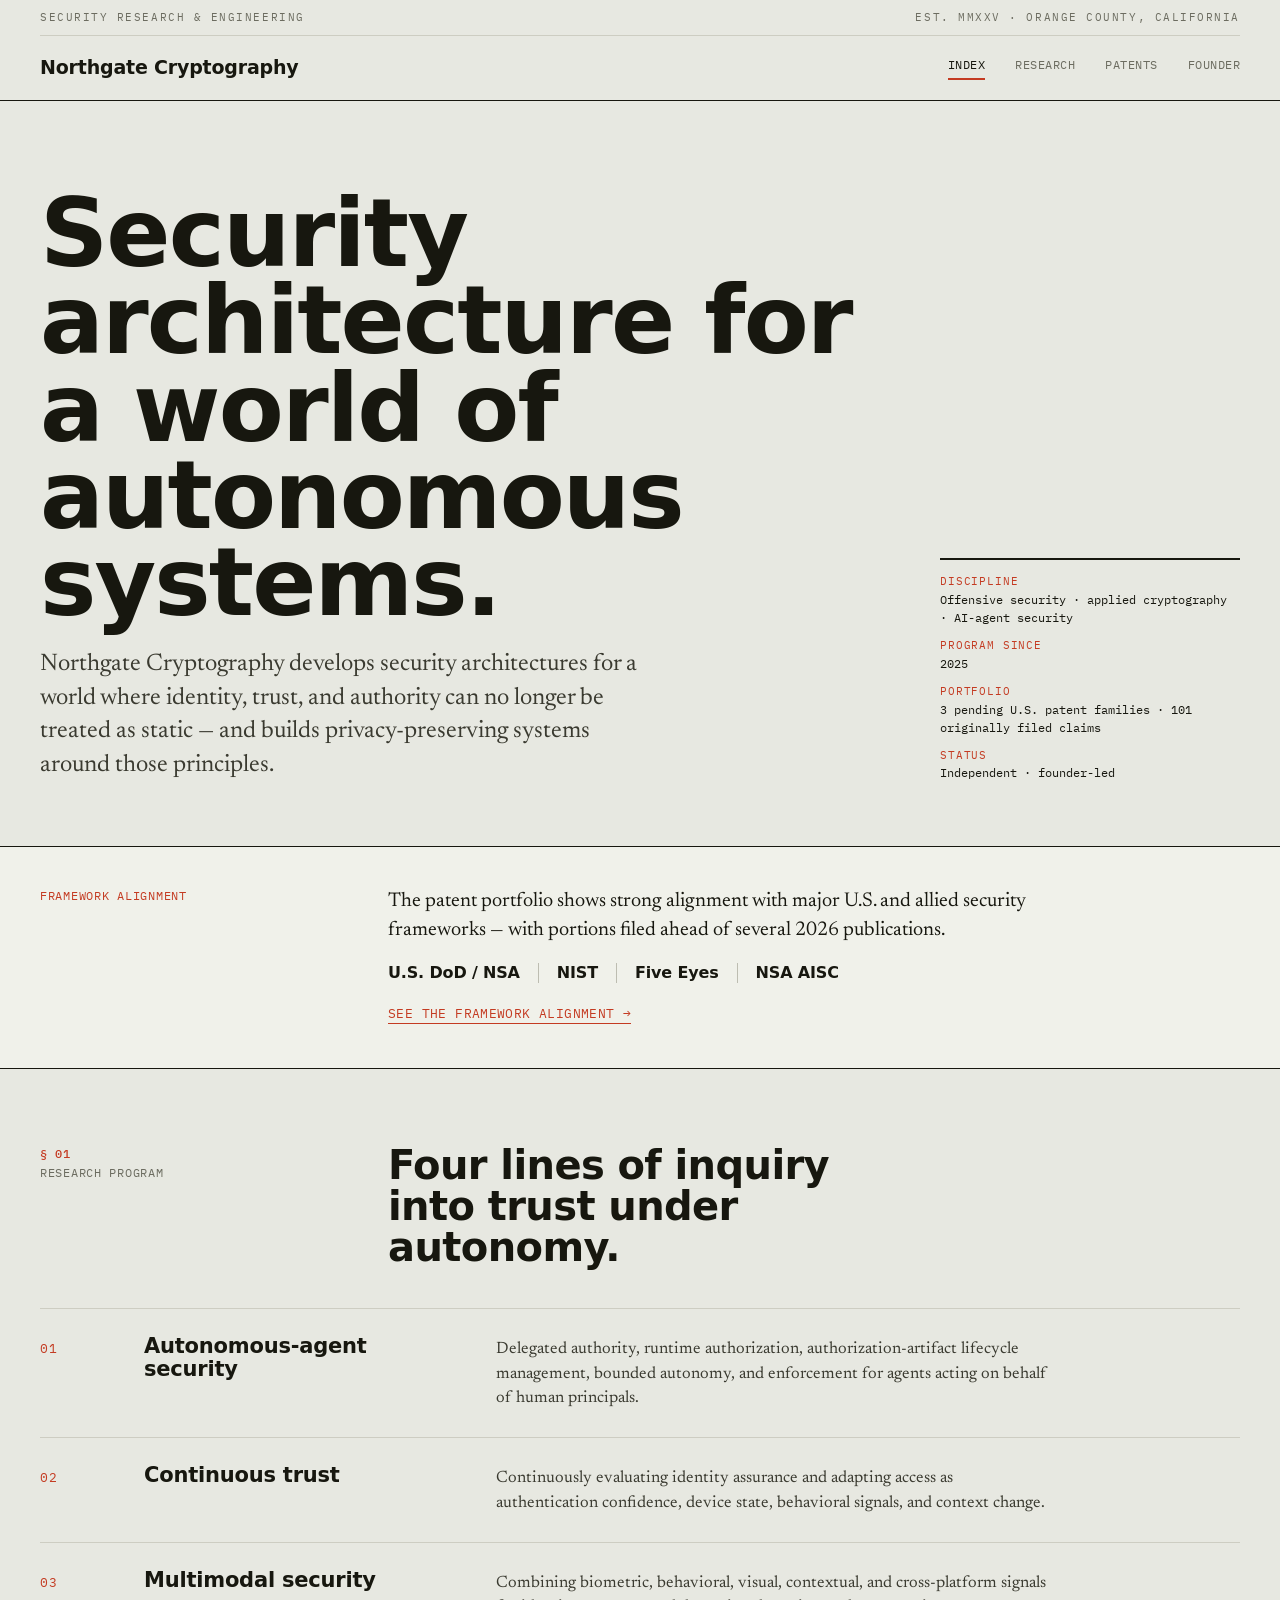
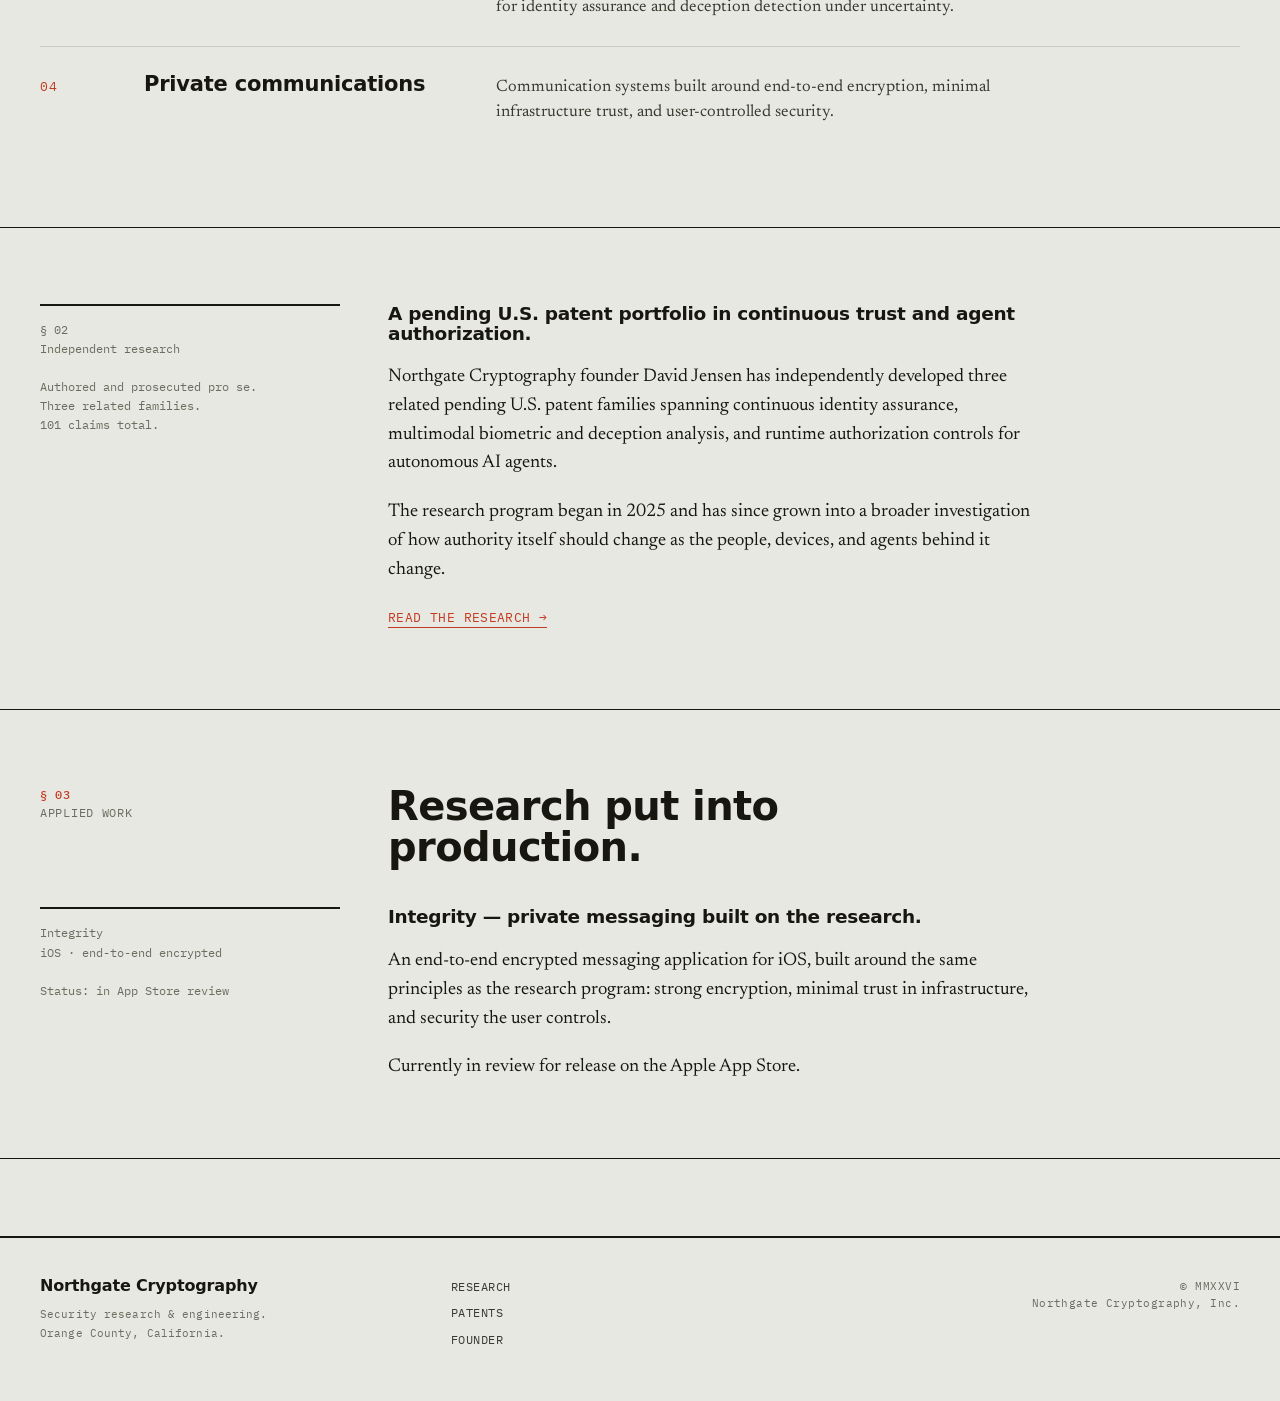
==== index.html @ 00216e41 "Add files via upload" ====
<!doctype html>
<html lang="en">
<head>
<meta charset="utf-8">
<meta name="viewport" content="width=device-width, initial-scale=1">
<title>Northgate Cryptography — Security Research &amp; Engineering</title>
<meta name="description" content="Independent security research and engineering focused on AI-agent authorization, continuous trust, biometric security, and privacy-preserving communications.">
<link rel="canonical" href="https://northgatecryptography.com/">
<meta property="og:title" content="Northgate Cryptography">
<meta property="og:description" content="Independent security research and engineering: autonomous-agent authorization, continuous trust, and privacy-preserving communications.">
<meta property="og:type" content="website">
<meta property="og:url" content="https://northgatecryptography.com/">
<link rel="preconnect" href="https://fonts.googleapis.com">
<link rel="preconnect" href="https://fonts.gstatic.com" crossorigin>
<link href="https://fonts.googleapis.com/css2?family=Archivo+Expanded:wght@600;700;800&family=Newsreader:opsz,wght@6..72,400;6..72,500;6..72,600&family=IBM+Plex+Mono:wght@400;500&display=swap" rel="stylesheet">
<link rel="stylesheet" href="styles.css">
<script type="application/ld+json">
{"@context":"https://schema.org","@type":"Organization","@id":"https://northgatecryptography.com/#organization","name":"Northgate Cryptography","url":"https://northgatecryptography.com/","description":"Independent security research and engineering company focused on autonomous-agent security, continuous trust, biometric security, and privacy-preserving communications.","foundingDate":"2026","founder":{"@id":"https://northgatecryptography.com/david-jensen/#person"}}
</script>
</head>
<body>
<header class="mast">
  <div class="wrap">
    <div class="runhead"><span>Security Research &amp; Engineering</span><span>Est. MMXXV &middot; Orange County, California</span></div>
    <div class="bar">
      <a class="wordmark" href="/">Northgate Cryptography</a>
      <nav class="nav">
        <a href="/" class="on">Index</a>
        <a href="research.html">Research</a>
        <a href="intellectual-property.html">Patents</a>
        <a href="david-jensen.html">Founder</a>
      </nav>
    </div>
  </div>
</header>

<section class="hero">
  <div class="wrap">
    <div class="grid">
      <div>
        <h1 class="rise">Security architecture for a world of autonomous systems.</h1>
        <p class="lead rise d2">Northgate Cryptography develops security architectures for a world where identity, trust, and authority can no longer be treated as static — and builds privacy-preserving systems around those principles.</p>
      </div>
      <div class="meta-rail rise d3">
        <dl>
          <div><dt>Discipline</dt><dd>Offensive security · applied cryptography · AI-agent security</dd></div>
          <div><dt>Program since</dt><dd>2025</dd></div>
          <div><dt>Portfolio</dt><dd>3 pending U.S. patent families · 101 originally filed claims</dd></div>
          <div><dt>Status</dt><dd>Independent · founder-led</dd></div>
        </dl>
      </div>
    </div>
  </div>
</section>

<section class="strip">
  <div class="wrap">
    <div class="grid2">
      <div class="lbl">Framework alignment</div>
      <div>
        <p>The patent portfolio shows strong alignment with major U.S. and allied security frameworks — with portions filed ahead of several 2026 publications.</p>
        <ul class="orgs">
          <li>U.S. DoD / NSA</li><li>NIST</li><li>Five Eyes</li><li>NSA AISC</li>
        </ul>
        <a class="inline" href="intellectual-property.html">See the framework alignment →</a>
      </div>
    </div>
  </div>
</section>

<main>
  <section class="block">
    <div class="wrap">
      <div class="sec-head">
        <div class="k"><b>§ 01</b> Research program</div>
        <h2>Four lines of inquiry into trust under autonomy.</h2>
      </div>
      <div class="index">
        <div class="item"><div class="num">01</div><div class="ttl">Autonomous-agent security</div><div class="desc">Delegated authority, runtime authorization, authorization-artifact lifecycle management, bounded autonomy, and enforcement for agents acting on behalf of human principals.</div></div>
        <div class="item"><div class="num">02</div><div class="ttl">Continuous trust</div><div class="desc">Continuously evaluating identity assurance and adapting access as authentication confidence, device state, behavioral signals, and context change.</div></div>
        <div class="item"><div class="num">03</div><div class="ttl">Multimodal security</div><div class="desc">Combining biometric, behavioral, visual, contextual, and cross-platform signals for identity assurance and deception detection under uncertainty.</div></div>
        <div class="item"><div class="num">04</div><div class="ttl">Private communications</div><div class="desc">Communication systems built around end-to-end encryption, minimal infrastructure trust, and user-controlled security.</div></div>
      </div>
    </div>
  </section>

  <section class="block">
    <div class="wrap">
      <div class="read">
        <div class="aside">§ 02<br>Independent research<br><br>Authored and prosecuted pro se.<br>Three related families.<br>101 claims total.</div>
        <div class="body">
          <p class="lede">A pending U.S. patent portfolio in continuous trust and agent authorization.</p>
          <p>Northgate Cryptography founder David Jensen has independently developed three related pending U.S. patent families spanning continuous identity assurance, multimodal biometric and deception analysis, and runtime authorization controls for autonomous AI agents.</p>
          <p>The research program began in 2025 and has since grown into a broader investigation of how authority itself should change as the people, devices, and agents behind it change.</p>
          <p><a class="inline" href="intellectual-property.html">Read the research →</a></p>
        </div>
      </div>
    </div>
  </section>

  <section class="block">
    <div class="wrap">
      <div class="sec-head">
        <div class="k"><b>§ 03</b> Applied work</div>
        <h2>Research put into production.</h2>
      </div>
      <div class="read">
        <div class="aside">Integrity<br>iOS · end-to-end encrypted<br><br>Status: in App Store review</div>
        <div class="body">
          <p class="lede">Integrity — private messaging built on the research.</p>
          <p>An end-to-end encrypted messaging application for iOS, built around the same principles as the research program: strong encryption, minimal trust in infrastructure, and security the user controls.</p>
          <p>Currently in review for release on the Apple App Store.</p>
        </div>
      </div>
    </div>
  </section>
</main>

<footer class="foot">
  <div class="wrap">
    <div class="grid">
      <div>
        <div class="wordmark">Northgate Cryptography</div>
        <p class="disc">Security research &amp; engineering.<br>Orange County, California.</p>
      </div>
      <nav>
        <a href="research.html">Research</a>
        <a href="intellectual-property.html">Patents</a>
        <a href="david-jensen.html">Founder</a>
      </nav>
      <div class="fine">© MMXXVI<br>Northgate Cryptography, Inc.</div>
    </div>
  </div>
</footer>
</body>
</html>
---- styles.css ----
/* Northgate Cryptography — "The Archive"
   Editorial/technical-journal identity: stone paper, Archivo Expanded display,
   Newsreader serif reading, IBM Plex Mono metadata. Rigorous grid; vermilion micro-accent. */

:root{
  --stone:#e7e8e1; --stone-2:#f0f1ea; --panel:#ededE6;
  --ink:#17170f; --ink-70:#3a3a30; --muted:#6c6c60; --faint:#9a9a8d;
  --rule:#cdcdc2; --rule-2:#bdbdb1;
  --flag:#c43b22;               /* vermilion micro-accent */
  --disp:"Archivo Expanded","Archivo",system-ui,sans-serif;
  --serif:"Newsreader",Georgia,"Times New Roman",serif;
  --mono:"IBM Plex Mono",ui-monospace,Menlo,monospace;
  --pad:40px; --maxw:1280px;
}
*{box-sizing:border-box}
html{-webkit-text-size-adjust:100%}
body{margin:0;background:var(--stone);color:var(--ink);
  font-family:var(--serif);font-size:18px;line-height:1.55;font-weight:400;
  -webkit-font-smoothing:antialiased;text-rendering:optimizeLegibility}
a{color:inherit;text-decoration:none}
.wrap{max-width:var(--maxw);margin:0 auto;padding:0 var(--pad)}
@media(max-width:700px){:root{--pad:22px}}

.mono{font-family:var(--mono);font-size:12px;letter-spacing:.04em;text-transform:uppercase;color:var(--muted)}
.flag{color:var(--flag)}

/* masthead */
.mast{border-bottom:1px solid var(--ink)}
.runhead{font-family:var(--mono);font-size:11px;letter-spacing:.14em;text-transform:uppercase;color:var(--muted);
  display:flex;justify-content:space-between;padding:9px 0;border-bottom:1px solid var(--rule)}
.mast .bar{display:flex;align-items:center;justify-content:space-between;padding:20px 0;gap:24px}
.wordmark{font-family:var(--disp);font-weight:800;font-size:19px;letter-spacing:-.01em;line-height:1}
.wordmark .sub{display:block;font-family:var(--mono);font-size:10.5px;font-weight:400;letter-spacing:.16em;text-transform:uppercase;color:var(--muted);margin-top:5px}
.nav{display:flex;gap:30px;font-family:var(--mono);font-size:12px;letter-spacing:.04em;text-transform:uppercase}
.nav a{color:var(--muted);padding-bottom:3px}
.nav a:hover{color:var(--ink)}
.nav a.on{color:var(--ink);border-bottom:2px solid var(--flag)}
@media(max-width:640px){.nav{gap:16px;font-size:11px}.nav a span.full{display:none}}

/* hero — editorial spread, grid */
.hero{border-bottom:1px solid var(--ink);padding:clamp(48px,7vw,92px) 0 clamp(40px,5vw,64px)}
.hero .grid{display:grid;grid-template-columns:1fr 300px;gap:48px;align-items:end}
.hero h1{font-family:var(--disp);font-weight:800;font-size:clamp(40px,7.4vw,104px);line-height:.92;letter-spacing:-.02em;margin:0;max-width:14ch;text-transform:none}
.hero .lead{font-family:var(--serif);font-size:clamp(19px,2vw,24px);line-height:1.4;color:var(--ink-70);margin:22px 0 0;max-width:46ch;font-weight:400}
.meta-rail{border-top:2px solid var(--ink);padding-top:14px;font-family:var(--mono);font-size:12px;line-height:1.5;color:var(--muted)}
.meta-rail dl{margin:0;display:grid;gap:11px}
.meta-rail dt{color:var(--flag);text-transform:uppercase;letter-spacing:.08em;font-size:10.5px}
.meta-rail dd{margin:1px 0 0;color:var(--ink)}
@media(max-width:860px){.hero .grid{grid-template-columns:1fr;gap:34px}.meta-rail{max-width:420px}}

.rise{opacity:0;transform:translateY(10px);animation:rise .8s cubic-bezier(.2,.7,.2,1) forwards}
.rise.d2{animation-delay:.12s}.rise.d3{animation-delay:.24s}
@keyframes rise{to{opacity:1;transform:none}}
@media(prefers-reduced-motion:reduce){.rise{opacity:1;transform:none;animation:none}}

main{padding:0 0 clamp(40px,6vw,80px)}
.block{border-bottom:1px solid var(--ink);padding:clamp(40px,6vw,76px) 0}
.sec-head{display:grid;grid-template-columns:300px 1fr;gap:48px;margin-bottom:40px}
.sec-head .k{font-family:var(--mono);font-size:12px;letter-spacing:.06em;text-transform:uppercase;color:var(--muted)}
.sec-head .k b{display:block;color:var(--flag);font-weight:500}
.sec-head h2{font-family:var(--disp);font-weight:700;font-size:clamp(24px,3.2vw,40px);line-height:1.02;letter-spacing:-.015em;margin:0;max-width:18ch}
@media(max-width:860px){.sec-head{grid-template-columns:1fr;gap:16px}}

/* index of research areas */
.index .item{display:grid;grid-template-columns:72px 320px 1fr;gap:32px;padding:26px 0;border-top:1px solid var(--rule);align-items:baseline;transition:background .2s}
.index .item:hover{background:color-mix(in srgb,var(--flag) 5%,transparent)}
.index .num{font-family:var(--mono);font-size:13px;color:var(--flag);letter-spacing:.04em}
.index .ttl{font-family:var(--disp);font-weight:700;font-size:21px;letter-spacing:-.01em;line-height:1.1}
.index .desc{font-family:var(--serif);font-size:16.5px;line-height:1.5;color:var(--ink-70);max-width:62ch}
@media(max-width:760px){.index .item{grid-template-columns:auto 1fr;gap:8px 18px}.index .desc{grid-column:1/-1}}

/* reading passage */
.read{display:grid;grid-template-columns:300px 1fr;gap:48px}
.read .body{max-width:66ch}
.read .body p{margin:0 0 20px;font-size:18.5px}
.read .body p:last-child{margin-bottom:0}
.read .body strong{font-weight:600}
.read .lede{font-family:var(--disp);font-weight:700;font-size:clamp(22px,2.6vw,30px);line-height:1.08;letter-spacing:-.015em;margin:0 0 20px}
.read .aside{font-family:var(--mono);font-size:12px;line-height:1.6;color:var(--muted);border-top:2px solid var(--ink);padding-top:14px}
@media(max-width:860px){.read{grid-template-columns:1fr;gap:16px}}

.inline{color:var(--flag);font-family:var(--mono);font-size:13px;letter-spacing:.03em;text-transform:uppercase;border-bottom:1px solid var(--flag);padding-bottom:1px}
.inline:hover{color:var(--ink);border-color:var(--ink)}

/* patent families */
.fam{display:grid;grid-template-columns:300px 1fr;gap:48px;padding:40px 0;border-top:1px solid var(--rule)}
.fam:first-of-type{border-top:1px solid var(--ink)}
.fam .side .fk{font-family:var(--mono);font-size:12px;color:var(--flag);letter-spacing:.05em;text-transform:uppercase}
.fam .side .status{font-family:var(--mono);font-size:11px;color:var(--muted);margin-top:8px;text-transform:uppercase;letter-spacing:.08em}
.fam h3{font-family:var(--disp);font-weight:700;font-size:22px;line-height:1.08;letter-spacing:-.012em;margin:0 0 10px}
.fam .cite{font-family:var(--serif);font-style:italic;color:var(--muted);font-size:15.5px;margin:0 0 20px;max-width:68ch}
.fam ul{margin:0 0 20px;padding:0;list-style:none;display:grid;grid-template-columns:1fr 1fr;gap:4px 28px}
.fam ul li{font-family:var(--mono);font-size:12.5px;letter-spacing:.01em;color:var(--ink-70);text-transform:none;padding-left:16px;position:relative;line-height:1.5}
.fam ul li::before{content:"—";position:absolute;left:0;color:var(--flag)}
.fam .note{font-family:var(--serif);font-size:17.5px;line-height:1.5;color:var(--ink);border-left:2px solid var(--flag);padding-left:18px;margin:0;max-width:64ch}
@media(max-width:860px){.fam{grid-template-columns:1fr;gap:16px}}
@media(max-width:560px){.fam ul{grid-template-columns:1fr}}

/* flow */
.flow{display:grid;gap:0;max-width:330px}
.flow .n{border:1px solid var(--rule-2);background:var(--stone-2);padding:13px 16px;font-family:var(--mono);font-size:12.5px;text-transform:uppercase;letter-spacing:.04em;text-align:center}
.flow .n+.n{border-top:0}
.flow .n:last-child{color:var(--flag);border-color:var(--flag)}
.flow .j{height:16px;width:1px;background:var(--rule-2);margin:0 auto}

/* facts/creds */
.facts{display:grid;gap:0;margin:0 0 28px;border-top:2px solid var(--ink)}
.facts div{display:grid;grid-template-columns:200px 1fr;gap:20px;padding:14px 0;border-bottom:1px solid var(--rule);font-family:var(--mono);font-size:13px}
.facts dt{color:var(--flag);text-transform:uppercase;letter-spacing:.06em;font-size:11px}
.facts dd{margin:0;color:var(--ink);text-transform:none;letter-spacing:0;font-size:13px;line-height:1.5}
@media(max-width:560px){.facts div{grid-template-columns:1fr;gap:4px}}
.creds{display:flex;flex-wrap:wrap;gap:0;margin:0;padding:0;list-style:none;border-top:1px solid var(--rule)}
.creds li{font-family:var(--mono);font-size:12px;letter-spacing:.03em;color:var(--ink-70);padding:9px 14px 9px 0;border-right:1px solid var(--rule);margin-right:14px}

.back{font-family:var(--mono);font-size:12px;text-transform:uppercase;letter-spacing:.06em;color:var(--muted)}
.back:hover{color:var(--flag)}

/* footer */
.foot{border-top:2px solid var(--ink);padding:40px 0 48px}
.foot .grid{display:grid;grid-template-columns:1fr 1fr 1fr;gap:32px}
.foot .wordmark{font-size:16px}
.foot .disc{font-family:var(--mono);font-size:11px;line-height:1.7;color:var(--muted);max-width:40ch;text-transform:none;letter-spacing:.01em}
.foot nav{display:flex;flex-direction:column;gap:8px;font-family:var(--mono);font-size:12px;text-transform:uppercase;letter-spacing:.04em}
.foot nav a{color:var(--ink-70)}.foot nav a:hover{color:var(--flag)}
.foot .fine{font-family:var(--mono);font-size:11px;color:var(--muted);text-align:right;letter-spacing:.04em}
@media(max-width:700px){.foot .grid{grid-template-columns:1fr}.foot .fine{text-align:left}}

/* homepage framework-alignment strip */
.strip{border-bottom:1px solid var(--ink);background:var(--stone-2);padding:clamp(26px,3.6vw,40px) 0}
.strip .grid2{display:grid;grid-template-columns:300px 1fr;gap:48px;align-items:start}
.strip .lbl{font-family:var(--mono);font-size:12px;letter-spacing:.06em;text-transform:uppercase;color:var(--flag)}
.strip p{margin:0 0 18px;font-family:var(--serif);font-size:clamp(17px,1.7vw,20px);line-height:1.45;color:var(--ink);max-width:62ch}
.strip .orgs{list-style:none;display:flex;flex-wrap:wrap;gap:0;margin:0 0 18px;padding:0}
.strip .orgs li{font-family:var(--disp);font-weight:700;font-size:16px;letter-spacing:-.01em;padding-right:18px;margin-right:18px;border-right:1px solid var(--rule-2);line-height:1.2}
.strip .orgs li:last-child{border-right:0;margin-right:0;padding-right:0}
@media(max-width:860px){.strip .grid2{grid-template-columns:1fr;gap:14px}}
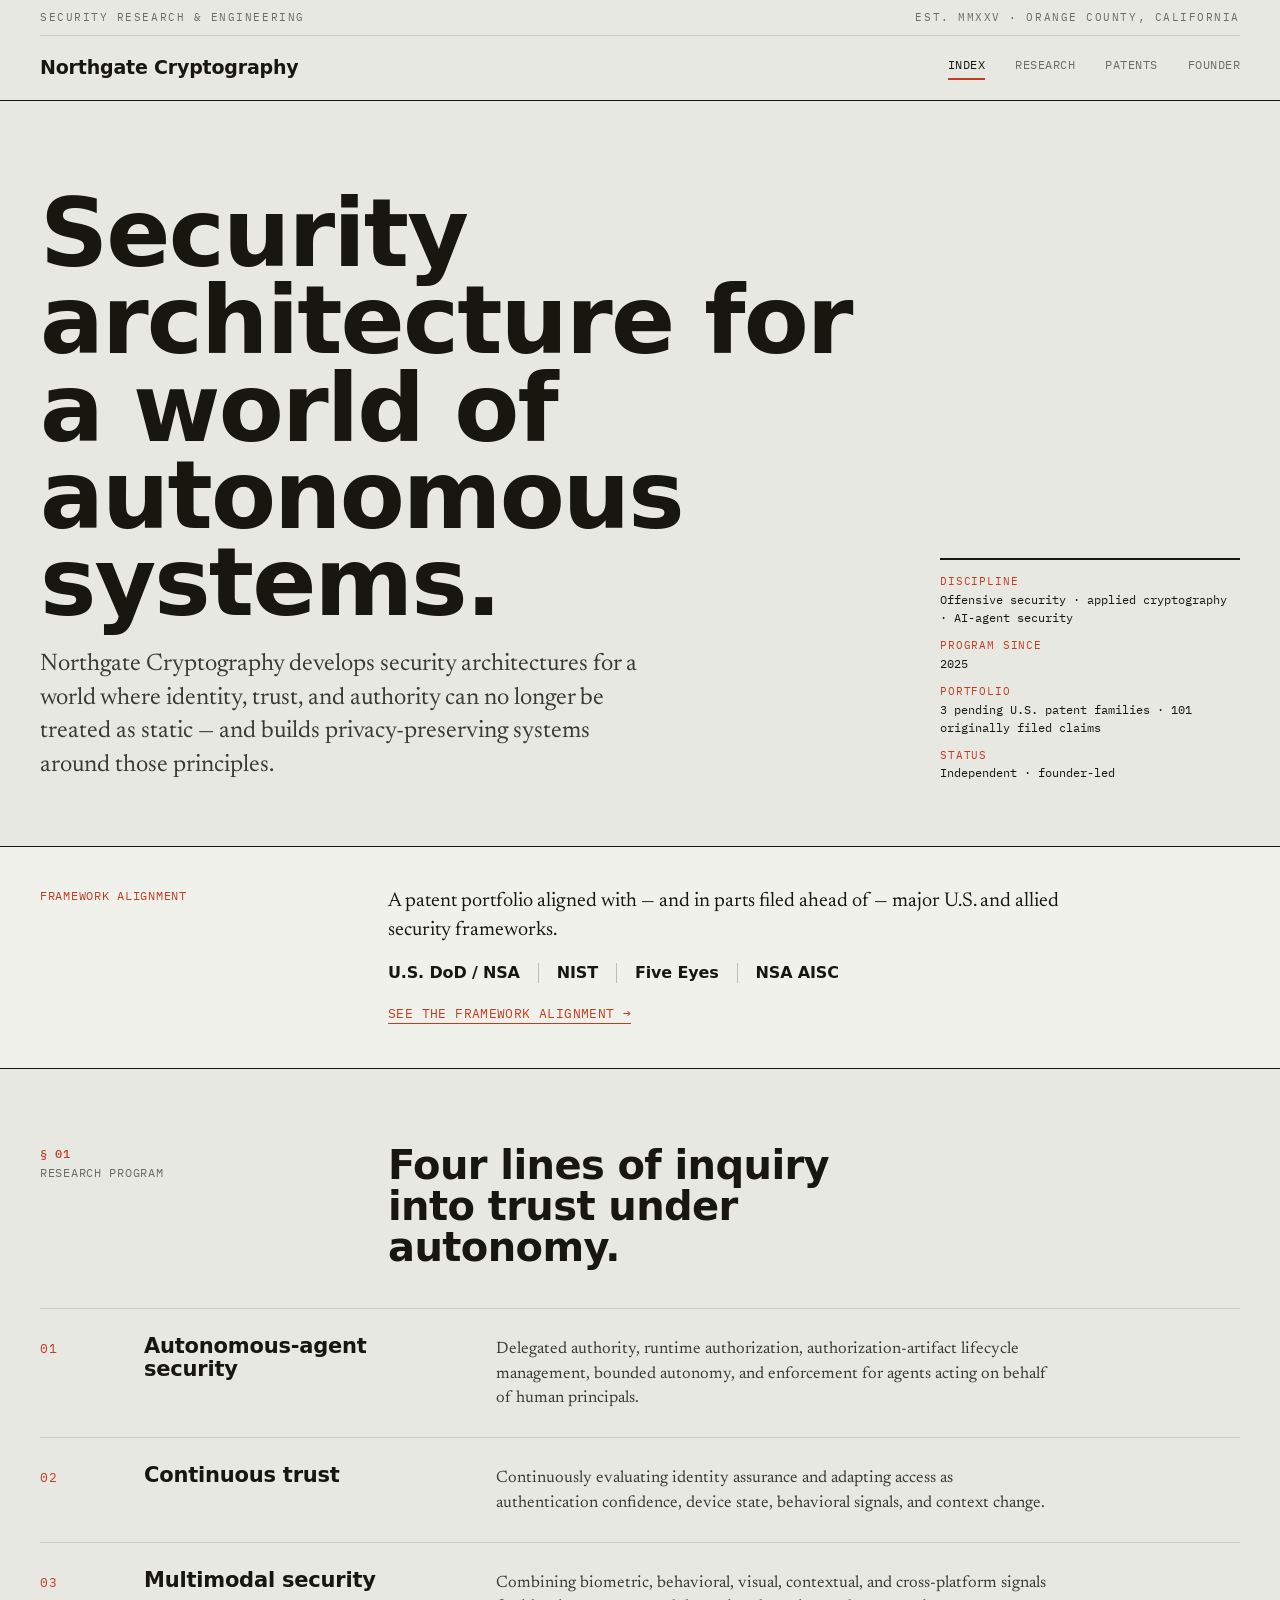
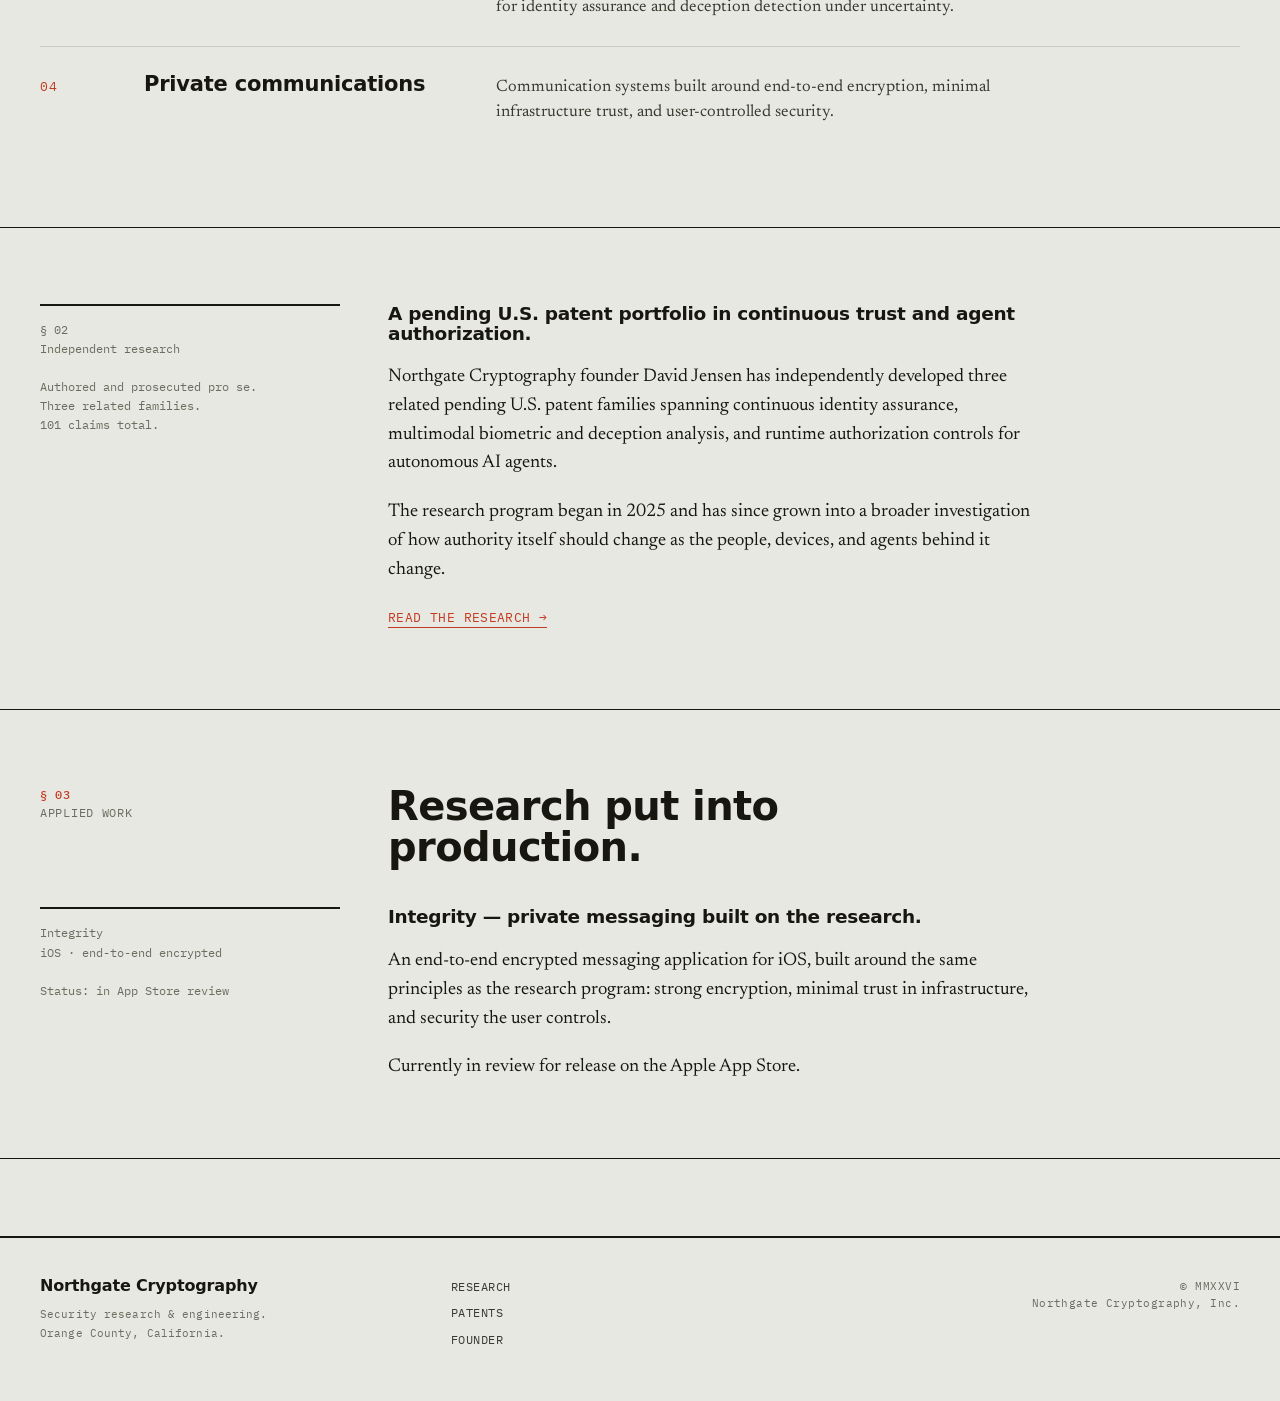
==== commit 389d3aae: "Add files via upload" ====
--- a/index.html
+++ b/index.html
@@ -58,7 +58,7 @@
     <div class="grid2">
       <div class="lbl">Framework alignment</div>
       <div>
-        <p>The patent portfolio shows strong alignment with major U.S. and allied security frameworks — with portions filed ahead of several 2026 publications.</p>
+        <p>A patent portfolio aligned with — and in parts filed ahead of — major U.S. and allied security frameworks.</p>
         <ul class="orgs">
           <li>U.S. DoD / NSA</li><li>NIST</li><li>Five Eyes</li><li>NSA AISC</li>
         </ul>
